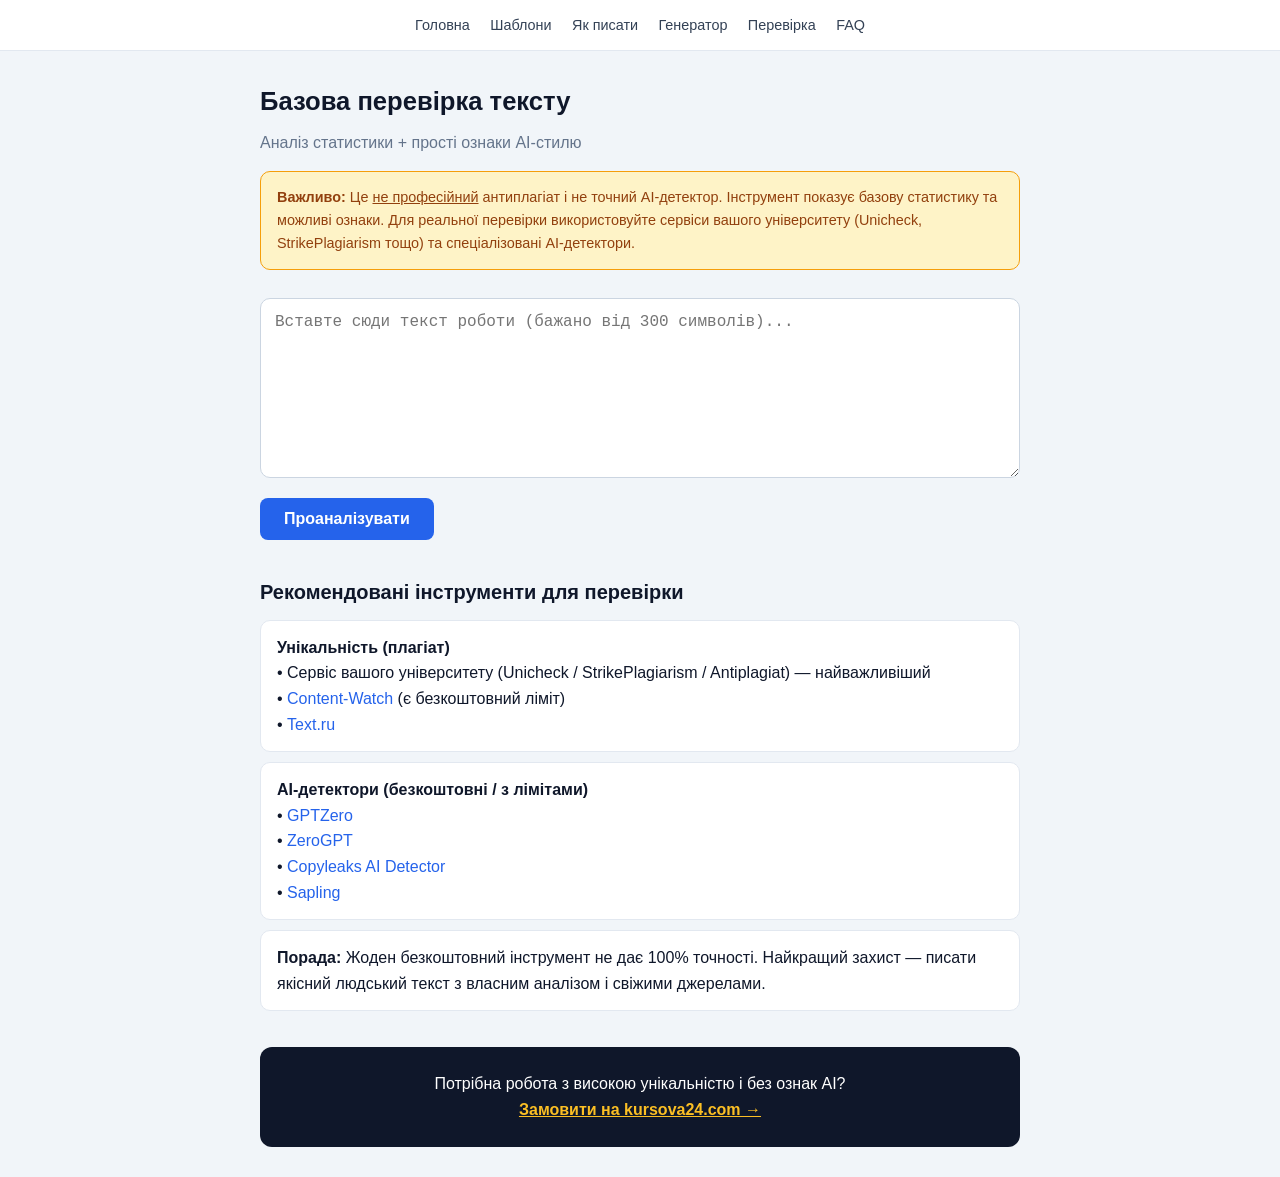
==== check.html @ 7734175e "Add uniqueness and AI text analyzer page with basic heuristics + recommendations" ====
<!DOCTYPE html>
<html lang="uk">
<head>
  <meta charset="UTF-8">
  <meta name="viewport" content="width=device-width, initial-scale=1.0">
  <title>Перевірка тексту на унікальність та AI — Kursova24</title>
  <meta name="description" content="Базовий аналізатор тексту + рекомендації сервісів для перевірки унікальності та AI-генерації">
  <style>
    *{box-sizing:border-box;margin:0;padding:0}body{font-family:-apple-system,BlinkMacSystemFont,'Segoe UI',Roboto,sans-serif;line-height:1.6;color:#0f172a;background:#f1f5f9}.nav{background:#fff;border-bottom:1px solid #e2e8f0;padding:12px 20px;text-align:center;position:sticky;top:0;z-index:10}.nav a{margin:0 8px;color:#334155;text-decoration:none;font-weight:500;font-size:.9rem}.container{max-width:800px;margin:0 auto;padding:30px 20px}h1{font-size:1.6rem;margin-bottom:8px}.disclaimer{background:#fef3c7;border:1px solid #f59e0b;border-radius:10px;padding:14px 16px;margin:16px 0;font-size:.9rem;color:#92400e}textarea{width:100%;height:180px;padding:14px;border:1px solid #cbd5e1;border-radius:10px;font-size:1rem;resize:vertical;margin:12px 0}button{background:#2563eb;color:#fff;border:none;padding:12px 24px;border-radius:8px;font-weight:600;cursor:pointer;font-size:1rem}button:hover{background:#1d4ed8}.results{display:none;margin-top:24px;background:#fff;border-radius:12px;padding:20px;border:1px solid #e2e8f0}.metric{display:flex;justify-content:space-between;padding:8px 0;border-bottom:1px solid #f1f5f9}.metric:last-child{border-bottom:none}.badge{display:inline-block;padding:3px 10px;border-radius:999px;font-size:.8rem;font-weight:600}.badge-ok{background:#dcfce7;color:#166534}.badge-warn{background:#fef3c7;color:#92400e}.badge-bad{background:#fee2e2;color:#991b1b}.section{margin-top:36px}.section h2{font-size:1.25rem;margin-bottom:12px}.tool{background:#fff;border-radius:10px;padding:14px 16px;margin-bottom:10px;border:1px solid #e2e8f0}.tool a{color:#2563eb;font-weight:500;text-decoration:none}.cta{background:#0f172a;color:#fff;border-radius:12px;padding:24px;text-align:center;margin-top:36px}.cta a{color:#fbbf24;font-weight:600}
  </style>
</head>
<body>
  <nav class="nav">
    <a href="index.html">Головна</a>
    <a href="templates.html">Шаблони</a>
    <a href="how-to.html">Як писати</a>
    <a href="generator.html">Генератор</a>
    <a href="check.html">Перевірка</a>
    <a href="faq.html">FAQ</a>
  </nav>

  <div class="container">
    <h1>Базова перевірка тексту</h1>
    <p style="color:#64748b;margin-bottom:8px">Аналіз статистики + прості ознаки AI-стилю</p>

    <div class="disclaimer">
      <strong>Важливо:</strong> Це <u>не професійний</u> антиплагіат і не точний AI-детектор. 
      Інструмент показує базову статистику та можливі ознаки. 
      Для реальної перевірки використовуйте сервіси вашого університету (Unicheck, StrikePlagiarism тощо) та спеціалізовані AI-детектори.
    </div>

    <textarea id="text" placeholder="Вставте сюди текст роботи (бажано від 300 символів)..."></textarea>
    <button onclick="analyze()">Проаналізувати</button>

    <div class="results" id="results">
      <h3 style="margin-bottom:12px">Результати аналізу</h3>
      <div class="metric"><span>Слів</span><strong id="words">—</strong></div>
      <div class="metric"><span>Символів (з пробілами)</span><strong id="chars">—</strong></div>
      <div class="metric"><span>Речень</span><strong id="sentences">—</strong></div>
      <div class="metric"><span>Середня довжина речення</span><strong id="avgLen">—</strong></div>
      <div class="metric"><span>Різноманітність словника (TTR)</span><strong id="ttr">—</strong></div>
      <div class="metric"><span>Можливі AI-ознаки</span><strong id="aiFlags">—</strong></div>
      <div style="margin-top:14px" id="verdict"></div>
    </div>

    <div class="section">
      <h2>Рекомендовані інструменти для перевірки</h2>

      <div class="tool">
        <strong>Унікальність (плагіат)</strong><br>
        • Сервіс вашого університету (Unicheck / StrikePlagiarism / Antiplagiat) — найважливіший<br>
        • <a href="https://content-watch.ru" target="_blank">Content-Watch</a> (є безкоштовний ліміт)<br>
        • <a href="https://text.ru" target="_blank">Text.ru</a>
      </div>

      <div class="tool">
        <strong>AI-детектори (безкоштовні / з лімітами)</strong><br>
        • <a href="https://gptzero.me" target="_blank">GPTZero</a><br>
        • <a href="https://www.zerogpt.com" target="_blank">ZeroGPT</a><br>
        • <a href="https://copyleaks.com/ai-content-detector" target="_blank">Copyleaks AI Detector</a><br>
        • <a href="https://sapling.ai/ai-content-detector" target="_blank">Sapling</a>
      </div>

      <div class="tool">
        <strong>Порада:</strong> Жоден безкоштовний інструмент не дає 100% точності. 
        Найкращий захист — писати якісний людський текст з власним аналізом і свіжими джерелами.
      </div>
    </div>

    <div class="cta">
      <p>Потрібна робота з високою унікальністю і без ознак AI?</p>
      <p><a href="https://kursova24.com" target="_blank">Замовити на kursova24.com →</a></p>
    </div>
  </div>

  <script>
    const aiPhrases = [
      "у сучасному світі", "важливо відзначити", "слід зазначити", "підводячи підсумок",
      "на підставі вищевикладеного", "в рамках даного дослідження", "комплексний підхід",
      "in conclusion", "it is important to note", "furthermore", "moreover", "in today's world",
      "delve into", "tapestry", "landscape of", "play a crucial role", "it is worth noting"
    ];

    function analyze() {
      const raw = document.getElementById('text').value.trim();
      if (raw.length < 50) {
        alert('Вставте довший текст (бажано від 300 символів)');
        return;
      }

      const text = raw.replace(/\s+/g, ' ');
      const words = text.split(/\s+/).filter(w => w.length > 0);
      const wordCount = words.length;
      const charCount = text.length;

      // sentences
      const sentences = text.split(/[.!?…]+/).map(s => s.trim()).filter(s => s.length > 5);
      const sentCount = sentences.length || 1;
      const avgLen = (wordCount / sentCount).toFixed(1);

      // TTR
      const unique = new Set(words.map(w => w.toLowerCase().replace(/[^a-zа-яєіїґ0-9]/gi, '')));
      const ttr = (unique.size / wordCount * 100).toFixed(1);

      // AI phrase flags
      const lower = text.toLowerCase();
      let flags = 0;
      aiPhrases.forEach(p => { if (lower.includes(p)) flags++; });

      // simple heuristics
      let aiScore = 0;
      if (avgLen > 22) aiScore += 1;
      if (avgLen > 28) aiScore += 1;
      if (ttr < 45) aiScore += 1;
      if (flags >= 2) aiScore += 1;
      if (flags >= 4) aiScore += 1;

      document.getElementById('words').textContent = wordCount;
      document.getElementById('chars').textContent = charCount;
      document.getElementById('sentences').textContent = sentCount;
      document.getElementById('avgLen').textContent = avgLen + ' слів';
      document.getElementById('ttr').textContent = ttr + '%';
      document.getElementById('aiFlags').textContent = flags > 0 ? flags + ' збігів' : 'не виявлено';

      let verdict = '';
      if (aiScore >= 3) {
        verdict = '<span class="badge badge-bad">Висока ймовірність AI-стилю (за базовими ознаками)</span><br><small>Рекомендуємо перевірити професійним AI-детектором і переписати частину тексту.</small>';
      } else if (aiScore >= 1) {
        verdict = '<span class="badge badge-warn">Є окремі ознаки, схожі на AI</span><br><small>Варто переглянути довгі однотипні речення та шаблонні фрази.</small>';
      } else {
        verdict = '<span class="badge badge-ok">Базові ознаки AI-стилю не виражені</span><br><small>Це не гарантія. Обов’язково перевірте в сервісі університету.</small>';
      }
      document.getElementById('verdict').innerHTML = verdict;
      document.getElementById('results').style.display = 'block';
    }
  </script>
</body>
</html>
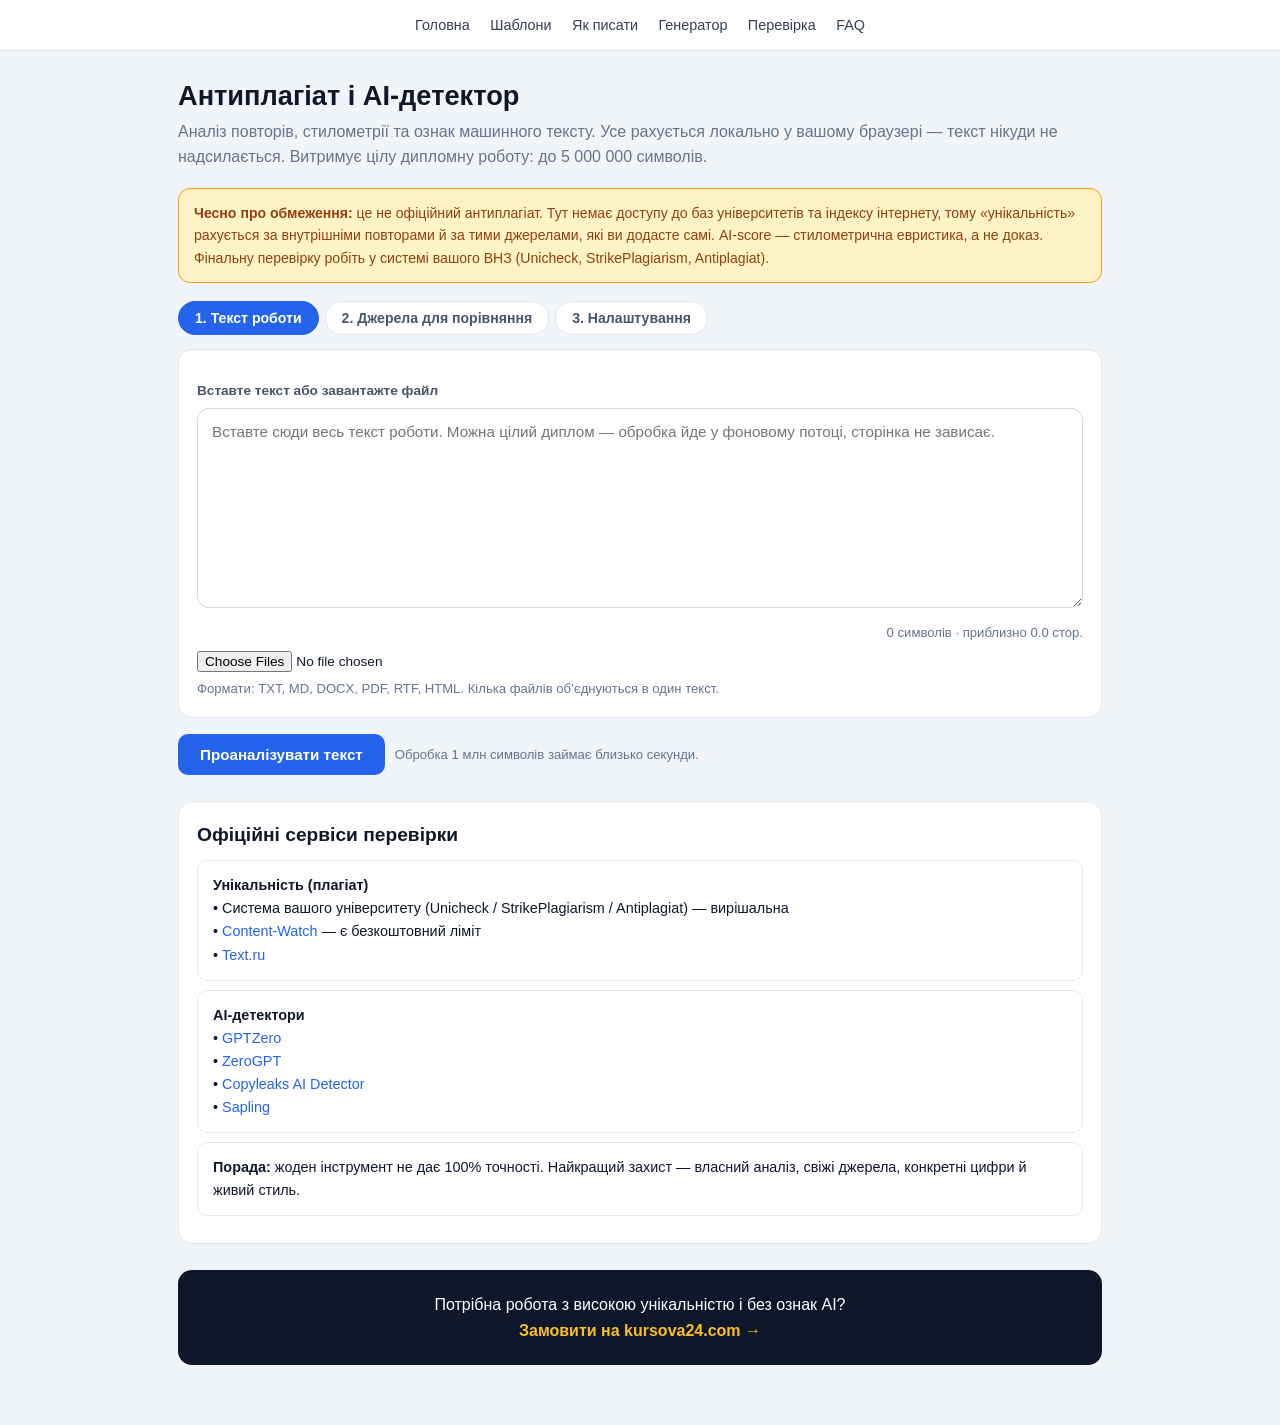
==== commit 400de882: "Перевірка тексту: новий антиплагіат-рушій і AI-детектор для великих текстів - аналіз у Web Worker: д" ====
--- a/check.html
+++ b/check.html
@@ -3,11 +3,9 @@
 <head>
   <meta charset="UTF-8">
   <meta name="viewport" content="width=device-width, initial-scale=1.0">
-  <title>Перевірка тексту на унікальність та AI — Kursova24</title>
-  <meta name="description" content="Базовий аналізатор тексту + рекомендації сервісів для перевірки унікальності та AI-генерації">
-  <style>
-    *{box-sizing:border-box;margin:0;padding:0}body{font-family:-apple-system,BlinkMacSystemFont,'Segoe UI',Roboto,sans-serif;line-height:1.6;color:#0f172a;background:#f1f5f9}.nav{background:#fff;border-bottom:1px solid #e2e8f0;padding:12px 20px;text-align:center;position:sticky;top:0;z-index:10}.nav a{margin:0 8px;color:#334155;text-decoration:none;font-weight:500;font-size:.9rem}.container{max-width:800px;margin:0 auto;padding:30px 20px}h1{font-size:1.6rem;margin-bottom:8px}.disclaimer{background:#fef3c7;border:1px solid #f59e0b;border-radius:10px;padding:14px 16px;margin:16px 0;font-size:.9rem;color:#92400e}textarea{width:100%;height:180px;padding:14px;border:1px solid #cbd5e1;border-radius:10px;font-size:1rem;resize:vertical;margin:12px 0}button{background:#2563eb;color:#fff;border:none;padding:12px 24px;border-radius:8px;font-weight:600;cursor:pointer;font-size:1rem}button:hover{background:#1d4ed8}.results{display:none;margin-top:24px;background:#fff;border-radius:12px;padding:20px;border:1px solid #e2e8f0}.metric{display:flex;justify-content:space-between;padding:8px 0;border-bottom:1px solid #f1f5f9}.metric:last-child{border-bottom:none}.badge{display:inline-block;padding:3px 10px;border-radius:999px;font-size:.8rem;font-weight:600}.badge-ok{background:#dcfce7;color:#166534}.badge-warn{background:#fef3c7;color:#92400e}.badge-bad{background:#fee2e2;color:#991b1b}.section{margin-top:36px}.section h2{font-size:1.25rem;margin-bottom:12px}.tool{background:#fff;border-radius:10px;padding:14px 16px;margin-bottom:10px;border:1px solid #e2e8f0}.tool a{color:#2563eb;font-weight:500;text-decoration:none}.cta{background:#0f172a;color:#fff;border-radius:12px;padding:24px;text-align:center;margin-top:36px}.cta a{color:#fbbf24;font-weight:600}
-  </style>
+  <title>Антиплагіат та AI-детектор онлайн — перевірка курсової | Kursova24</title>
+  <meta name="description" content="Безкоштовна перевірка тексту на повтори та ознаки AI-генерації. Працює у браузері, тримає великі тексти до 5 млн символів, підтримує DOCX, PDF і TXT.">
+  <link rel="stylesheet" href="assets/check.css">
 </head>
 <body>
   <nav class="nav">
@@ -20,119 +18,174 @@
   </nav>
 
   <div class="container">
-    <h1>Базова перевірка тексту</h1>
-    <p style="color:#64748b;margin-bottom:8px">Аналіз статистики + прості ознаки AI-стилю</p>
+    <h1>Антиплагіат і AI-детектор</h1>
+    <p class="lead">Аналіз повторів, стилометрії та ознак машинного тексту. Усе рахується локально у вашому браузері — текст нікуди не надсилається. Витримує цілу дипломну роботу: до 5 000 000 символів.</p>
 
     <div class="disclaimer">
-      <strong>Важливо:</strong> Це <u>не професійний</u> антиплагіат і не точний AI-детектор. 
-      Інструмент показує базову статистику та можливі ознаки. 
-      Для реальної перевірки використовуйте сервіси вашого університету (Unicheck, StrikePlagiarism тощо) та спеціалізовані AI-детектори.
+      <strong>Чесно про обмеження:</strong> це не офіційний антиплагіат. Тут немає доступу до баз університетів та індексу інтернету,
+      тому «унікальність» рахується за внутрішніми повторами й за тими джерелами, які ви додасте самі.
+      AI-score — стилометрична евристика, а не доказ. Фінальну перевірку робіть у системі вашого ВНЗ (Unicheck, StrikePlagiarism, Antiplagiat).
     </div>
 
-    <textarea id="text" placeholder="Вставте сюди текст роботи (бажано від 300 символів)..."></textarea>
-    <button onclick="analyze()">Проаналізувати</button>
-
-    <div class="results" id="results">
-      <h3 style="margin-bottom:12px">Результати аналізу</h3>
-      <div class="metric"><span>Слів</span><strong id="words">—</strong></div>
-      <div class="metric"><span>Символів (з пробілами)</span><strong id="chars">—</strong></div>
-      <div class="metric"><span>Речень</span><strong id="sentences">—</strong></div>
-      <div class="metric"><span>Середня довжина речення</span><strong id="avgLen">—</strong></div>
-      <div class="metric"><span>Різноманітність словника (TTR)</span><strong id="ttr">—</strong></div>
-      <div class="metric"><span>Можливі AI-ознаки</span><strong id="aiFlags">—</strong></div>
-      <div style="margin-top:14px" id="verdict"></div>
+    <div class="tabs">
+      <button class="tab active" data-panel="text">1. Текст роботи</button>
+      <button class="tab" data-panel="sources">2. Джерела для порівняння</button>
+      <button class="tab" data-panel="settings">3. Налаштування</button>
     </div>
 
-    <div class="section">
-      <h2>Рекомендовані інструменти для перевірки</h2>
+    <!-- панель: текст -->
+    <div class="card" data-panel-body="text">
+      <label class="field" for="text">Вставте текст або завантажте файл</label>
+      <textarea id="text" placeholder="Вставте сюди весь текст роботи. Можна цілий диплом — обробка йде у фоновому потоці, сторінка не зависає."></textarea>
+      <div class="counter" id="counter">0 символів</div>
+      <div class="row" style="margin-top:8px">
+        <input type="file" id="mainFile" accept=".txt,.md,.docx,.pdf,.rtf,.csv,.tex,.html,.htm" multiple>
+        <span class="hint" id="mainFileHint"></span>
+      </div>
+      <p class="hint" style="margin-top:6px">Формати: TXT, MD, DOCX, PDF, RTF, HTML. Кілька файлів об’єднуються в один текст.</p>
+    </div>
 
+    <!-- панель: джерела -->
+    <div class="card" data-panel-body="sources" style="display:none">
+      <h3>Порівняння з джерелами</h3>
+      <p class="hint">Додайте методичку, чужу роботу, статті або власні попередні роботи — інструмент знайде дослівні збіги та покаже відсоток покриття. Так працює справжній антиплагіат, тільки база тут ваша.</p>
+      <label class="field" for="srcText">Вставити текст джерела</label>
+      <textarea id="srcText" class="small" placeholder="Текст статті, методички або іншої роботи…"></textarea>
+      <div class="row" style="margin-top:8px">
+        <button class="btn btn-sec btn-sm" id="addSrcText">Додати як джерело</button>
+        <input type="file" id="srcFile" accept=".txt,.md,.docx,.pdf,.rtf,.csv,.tex,.html,.htm" multiple>
+        <span class="hint" id="srcFileHint"></span>
+        <button class="btn btn-sec btn-sm" id="clearSrc">Очистити всі</button>
+      </div>
+      <div id="sourceList" style="margin-top:12px"></div>
+    </div>
+
+    <!-- панель: налаштування -->
+    <div class="card" data-panel-body="settings" style="display:none">
+      <h3>Чутливість пошуку повторів</h3>
+      <label class="field" for="sensitivity">Мінімальна довжина збігу (у словах)</label>
+      <select id="sensitivity">
+        <option value="4">4 слова — максимальна чутливість (більше «шуму»)</option>
+        <option value="5">5 слів — суворо</option>
+        <option value="6" selected>6 слів — рекомендовано</option>
+        <option value="8">8 слів — лише явні дослівні запозичення</option>
+        <option value="10">10 слів — тільки великі блоки</option>
+      </select>
+      <p class="hint" style="margin-top:8px">Університетські системи зазвичай реагують на збіги від 5–8 слів. Менше значення — більше знайдених фрагментів, але й більше випадкових.</p>
+    </div>
+
+    <div class="row">
+      <button class="btn" id="runBtn">Проаналізувати текст</button>
+      <span class="hint">Обробка 1 млн символів займає близько секунди.</span>
+    </div>
+    <div class="err" id="error"></div>
+
+    <div class="progress-wrap" id="progressWrap">
+      <div class="progress"><span id="progressBar"></span></div>
+      <div class="progress-label" id="progressLabel"></div>
+    </div>
+
+    <!-- результати -->
+    <div class="results" id="results">
+      <div class="card" style="margin-top:20px">
+        <h2>Статистика тексту</h2>
+        <div class="grid" id="kpis"></div>
+      </div>
+
+      <div class="card">
+        <h2>Антиплагіат: внутрішні повтори</h2>
+        <div class="score">
+          <div class="dial bg-ok" id="plagDial"></div>
+          <div style="flex:1;min-width:240px" id="plagSummary"></div>
+        </div>
+        <details open style="margin-top:14px">
+          <summary>Найдовші дослівні повтори</summary>
+          <div style="margin-top:10px" id="blocks"></div>
+        </details>
+        <details>
+          <summary>Найчастіші слова (ознака «водянистого» тексту)</summary>
+          <table style="margin-top:8px"><thead><tr><th>Слово</th><th>Разів</th><th>Частка</th></tr></thead><tbody id="topWords"></tbody></table>
+        </details>
+      </div>
+
+      <div class="card" id="sourcesResult" style="display:none">
+        <h2>Збіги з вашими джерелами</h2>
+        <div class="score">
+          <div class="dial bg-ok" id="srcDial"></div>
+          <div style="flex:1;min-width:240px">
+            <table><thead><tr><th>Джерело</th><th>Покриття</th><th>Jaccard</th><th>Слів у джерелі</th></tr></thead><tbody id="srcTable"></tbody></table>
+          </div>
+        </div>
+        <details open style="margin-top:14px">
+          <summary>Фрагменти, що збігаються</summary>
+          <div style="margin-top:10px" id="srcFragments"></div>
+        </details>
+      </div>
+
+      <div class="card">
+        <h2>AI-детектор</h2>
+        <div class="score">
+          <div class="dial bg-ok" id="aiDial"></div>
+          <div style="flex:1;min-width:240px" id="aiVerdict"></div>
+        </div>
+        <h3 style="margin-top:18px">Розклад за ознаками</h3>
+        <table><thead><tr><th>Ознака</th><th>Ризик</th><th>Що робити</th></tr></thead><tbody id="signals"></tbody></table>
+        <details open style="margin-top:14px">
+          <summary>Абзаци з найвищим ризиком AI</summary>
+          <div style="margin-top:10px" id="paraRisk"></div>
+        </details>
+        <details>
+          <summary>Знайдені шаблонні фрази</summary>
+          <table style="margin-top:8px"><thead><tr><th>Фраза</th><th>Разів</th></tr></thead><tbody id="cliches"></tbody></table>
+        </details>
+      </div>
+
+      <div class="card">
+        <h2>Що виправити</h2>
+        <ul id="recommendations" style="padding-left:20px;font-size:.92rem"></ul>
+      </div>
+
+      <div class="card">
+        <h2>Речення для зовнішньої перевірки</h2>
+        <p class="hint">Найінформативніші речення роботи. Натисніть пошуковик — якщо речення знайдеться дослівно, це потенційний плагіат.</p>
+        <div style="margin-top:12px" id="extSentences"></div>
+      </div>
+
+      <div class="card">
+        <h2>Звіт</h2>
+        <div class="row">
+          <button class="btn btn-sec btn-sm" id="downloadReport">Завантажити звіт (.md)</button>
+          <button class="btn btn-sec btn-sm" id="copyReport">Копіювати звіт</button>
+        </div>
+      </div>
+    </div>
+
+    <div class="card" style="margin-top:26px">
+      <h2>Офіційні сервіси перевірки</h2>
       <div class="tool">
         <strong>Унікальність (плагіат)</strong><br>
-        • Сервіс вашого університету (Unicheck / StrikePlagiarism / Antiplagiat) — найважливіший<br>
-        • <a href="https://content-watch.ru" target="_blank">Content-Watch</a> (є безкоштовний ліміт)<br>
-        • <a href="https://text.ru" target="_blank">Text.ru</a>
+        • Система вашого університету (Unicheck / StrikePlagiarism / Antiplagiat) — вирішальна<br>
+        • <a href="https://content-watch.ru" target="_blank" rel="noopener">Content-Watch</a> — є безкоштовний ліміт<br>
+        • <a href="https://text.ru" target="_blank" rel="noopener">Text.ru</a>
       </div>
-
       <div class="tool">
-        <strong>AI-детектори (безкоштовні / з лімітами)</strong><br>
-        • <a href="https://gptzero.me" target="_blank">GPTZero</a><br>
-        • <a href="https://www.zerogpt.com" target="_blank">ZeroGPT</a><br>
-        • <a href="https://copyleaks.com/ai-content-detector" target="_blank">Copyleaks AI Detector</a><br>
-        • <a href="https://sapling.ai/ai-content-detector" target="_blank">Sapling</a>
+        <strong>AI-детектори</strong><br>
+        • <a href="https://gptzero.me" target="_blank" rel="noopener">GPTZero</a><br>
+        • <a href="https://www.zerogpt.com" target="_blank" rel="noopener">ZeroGPT</a><br>
+        • <a href="https://copyleaks.com/ai-content-detector" target="_blank" rel="noopener">Copyleaks AI Detector</a><br>
+        • <a href="https://sapling.ai/ai-content-detector" target="_blank" rel="noopener">Sapling</a>
       </div>
-
       <div class="tool">
-        <strong>Порада:</strong> Жоден безкоштовний інструмент не дає 100% точності. 
-        Найкращий захист — писати якісний людський текст з власним аналізом і свіжими джерелами.
+        <strong>Порада:</strong> жоден інструмент не дає 100% точності. Найкращий захист — власний аналіз, свіжі джерела, конкретні цифри й живий стиль.
       </div>
     </div>
 
     <div class="cta">
       <p>Потрібна робота з високою унікальністю і без ознак AI?</p>
-      <p><a href="https://kursova24.com" target="_blank">Замовити на kursova24.com →</a></p>
+      <p><a href="https://kursova24.com" target="_blank" rel="noopener">Замовити на kursova24.com →</a></p>
     </div>
   </div>
 
-  <script>
-    const aiPhrases = [
-      "у сучасному світі", "важливо відзначити", "слід зазначити", "підводячи підсумок",
-      "на підставі вищевикладеного", "в рамках даного дослідження", "комплексний підхід",
-      "in conclusion", "it is important to note", "furthermore", "moreover", "in today's world",
-      "delve into", "tapestry", "landscape of", "play a crucial role", "it is worth noting"
-    ];
-
-    function analyze() {
-      const raw = document.getElementById('text').value.trim();
-      if (raw.length < 50) {
-        alert('Вставте довший текст (бажано від 300 символів)');
-        return;
-      }
-
-      const text = raw.replace(/\s+/g, ' ');
-      const words = text.split(/\s+/).filter(w => w.length > 0);
-      const wordCount = words.length;
-      const charCount = text.length;
-
-      // sentences
-      const sentences = text.split(/[.!?…]+/).map(s => s.trim()).filter(s => s.length > 5);
-      const sentCount = sentences.length || 1;
-      const avgLen = (wordCount / sentCount).toFixed(1);
-
-      // TTR
-      const unique = new Set(words.map(w => w.toLowerCase().replace(/[^a-zа-яєіїґ0-9]/gi, '')));
-      const ttr = (unique.size / wordCount * 100).toFixed(1);
-
-      // AI phrase flags
-      const lower = text.toLowerCase();
-      let flags = 0;
-      aiPhrases.forEach(p => { if (lower.includes(p)) flags++; });
-
-      // simple heuristics
-      let aiScore = 0;
-      if (avgLen > 22) aiScore += 1;
-      if (avgLen > 28) aiScore += 1;
-      if (ttr < 45) aiScore += 1;
-      if (flags >= 2) aiScore += 1;
-      if (flags >= 4) aiScore += 1;
-
-      document.getElementById('words').textContent = wordCount;
-      document.getElementById('chars').textContent = charCount;
-      document.getElementById('sentences').textContent = sentCount;
-      document.getElementById('avgLen').textContent = avgLen + ' слів';
-      document.getElementById('ttr').textContent = ttr + '%';
-      document.getElementById('aiFlags').textContent = flags > 0 ? flags + ' збігів' : 'не виявлено';
-
-      let verdict = '';
-      if (aiScore >= 3) {
-        verdict = '<span class="badge badge-bad">Висока ймовірність AI-стилю (за базовими ознаками)</span><br><small>Рекомендуємо перевірити професійним AI-детектором і переписати частину тексту.</small>';
-      } else if (aiScore >= 1) {
-        verdict = '<span class="badge badge-warn">Є окремі ознаки, схожі на AI</span><br><small>Варто переглянути довгі однотипні речення та шаблонні фрази.</small>';
-      } else {
-        verdict = '<span class="badge badge-ok">Базові ознаки AI-стилю не виражені</span><br><small>Це не гарантія. Обов’язково перевірте в сервісі університету.</small>';
-      }
-      document.getElementById('verdict').innerHTML = verdict;
-      document.getElementById('results').style.display = 'block';
-    }
-  </script>
+  <script src="assets/check.js"></script>
 </body>
 </html>
--- a/assets/check.css
+++ b/assets/check.css
@@ -0,0 +1,67 @@
+:root{
+  --bg:#f1f5f9; --card:#ffffff; --ink:#0f172a; --muted:#64748b; --line:#e2e8f0;
+  --brand:#2563eb; --brand-dark:#1d4ed8; --ok:#16a34a; --warn:#f59e0b; --bad:#dc2626;
+}
+*{box-sizing:border-box;margin:0;padding:0}
+body{font-family:-apple-system,BlinkMacSystemFont,'Segoe UI',Roboto,Arial,sans-serif;line-height:1.6;color:var(--ink);background:var(--bg)}
+.nav{background:#fff;border-bottom:1px solid var(--line);padding:12px 20px;text-align:center;position:sticky;top:0;z-index:20}
+.nav a{margin:0 8px;color:#334155;text-decoration:none;font-weight:500;font-size:.9rem}
+.nav a:hover{color:var(--brand)}
+.container{max-width:960px;margin:0 auto;padding:28px 18px 60px}
+h1{font-size:1.7rem;line-height:1.25;margin-bottom:6px}
+h2{font-size:1.2rem;margin-bottom:10px}
+h3{font-size:1rem;margin-bottom:8px}
+.lead{color:var(--muted);margin-bottom:18px}
+.card{background:var(--card);border:1px solid var(--line);border-radius:14px;padding:18px;margin-bottom:16px}
+.disclaimer{background:#fef3c7;border:1px solid #f59e0b;border-radius:12px;padding:13px 15px;font-size:.88rem;color:#92400e;margin-bottom:18px}
+.tabs{display:flex;gap:6px;flex-wrap:wrap;margin-bottom:14px}
+.tab{background:#fff;border:1px solid var(--line);border-radius:999px;padding:8px 16px;font-size:.88rem;font-weight:600;color:#475569;cursor:pointer}
+.tab.active{background:var(--brand);border-color:var(--brand);color:#fff}
+textarea{width:100%;min-height:200px;padding:14px;border:1px solid #cbd5e1;border-radius:12px;font-size:.95rem;font-family:inherit;resize:vertical;background:#fff}
+textarea.small{min-height:120px}
+label.field{display:block;font-size:.85rem;font-weight:600;color:#475569;margin:12px 0 6px}
+.row{display:flex;gap:10px;flex-wrap:wrap;align-items:center}
+.btn{background:var(--brand);color:#fff;border:none;padding:12px 22px;border-radius:10px;font-weight:600;cursor:pointer;font-size:.95rem}
+.btn:hover{background:var(--brand-dark)}
+.btn:disabled{background:#94a3b8;cursor:not-allowed}
+.btn-sec{background:#fff;color:#334155;border:1px solid #cbd5e1}
+.btn-sec:hover{background:#f8fafc}
+.btn-sm{padding:7px 14px;font-size:.85rem}
+.hint{font-size:.82rem;color:var(--muted)}
+.counter{font-size:.82rem;color:var(--muted);text-align:right;margin-top:6px}
+select{padding:9px 12px;border:1px solid #cbd5e1;border-radius:9px;background:#fff;font-size:.88rem;font-family:inherit}
+input[type=file]{font-size:.85rem}
+.progress-wrap{display:none;margin-top:14px}
+.progress{height:9px;background:#e2e8f0;border-radius:999px;overflow:hidden}
+.progress span{display:block;height:100%;width:0;background:var(--brand);transition:width .2s}
+.progress-label{font-size:.82rem;color:var(--muted);margin-top:6px}
+.grid{display:grid;grid-template-columns:repeat(auto-fit,minmax(180px,1fr));gap:12px}
+.kpi{background:#f8fafc;border:1px solid var(--line);border-radius:12px;padding:14px}
+.kpi .val{font-size:1.5rem;font-weight:700;line-height:1.2}
+.kpi .lab{font-size:.8rem;color:var(--muted)}
+.score{display:flex;gap:18px;align-items:center;flex-wrap:wrap}
+.dial{width:120px;height:120px;border-radius:50%;display:flex;align-items:center;justify-content:center;flex-direction:column;flex:0 0 auto;color:#fff;font-weight:700}
+.dial .n{font-size:1.9rem;line-height:1}
+.dial .u{font-size:.7rem;opacity:.9;font-weight:600}
+.bg-ok{background:var(--ok)}.bg-warn{background:var(--warn)}.bg-bad{background:var(--bad)}
+.badge{display:inline-block;padding:3px 11px;border-radius:999px;font-size:.78rem;font-weight:700}
+.badge-ok{background:#dcfce7;color:#166534}.badge-warn{background:#fef3c7;color:#92400e}.badge-bad{background:#fee2e2;color:#991b1b}
+table{width:100%;border-collapse:collapse;font-size:.88rem}
+th,td{text-align:left;padding:9px 8px;border-bottom:1px solid #f1f5f9;vertical-align:top}
+th{font-size:.78rem;text-transform:uppercase;letter-spacing:.03em;color:var(--muted)}
+.bar{height:7px;background:#e2e8f0;border-radius:999px;overflow:hidden;min-width:70px}
+.bar span{display:block;height:100%}
+.frag{background:#f8fafc;border:1px solid var(--line);border-left:3px solid var(--warn);border-radius:8px;padding:10px 12px;margin-bottom:8px;font-size:.87rem}
+.frag .meta{font-size:.76rem;color:var(--muted);margin-bottom:4px;font-weight:600}
+.list-links a{display:inline-block;margin-right:10px;font-size:.8rem;color:var(--brand);text-decoration:none;font-weight:600}
+.src-item{border:1px solid var(--line);border-radius:12px;padding:12px;margin-bottom:10px;background:#f8fafc}
+.src-item .row{justify-content:space-between}
+details{margin-top:8px}
+summary{cursor:pointer;font-weight:600;font-size:.9rem;color:#334155}
+.results{display:none}
+.cta{background:#0f172a;color:#fff;border-radius:14px;padding:22px;text-align:center;margin-top:26px}
+.cta a{color:#fbbf24;font-weight:700;text-decoration:none}
+.tool{background:#fff;border:1px solid var(--line);border-radius:10px;padding:13px 15px;margin-bottom:9px;font-size:.9rem}
+.tool a{color:var(--brand);font-weight:500;text-decoration:none}
+.err{background:#fee2e2;border:1px solid #fca5a5;color:#991b1b;border-radius:10px;padding:11px 13px;font-size:.88rem;margin-top:12px;display:none}
+@media(max-width:560px){.dial{width:96px;height:96px}.container{padding:20px 14px 44px}}
